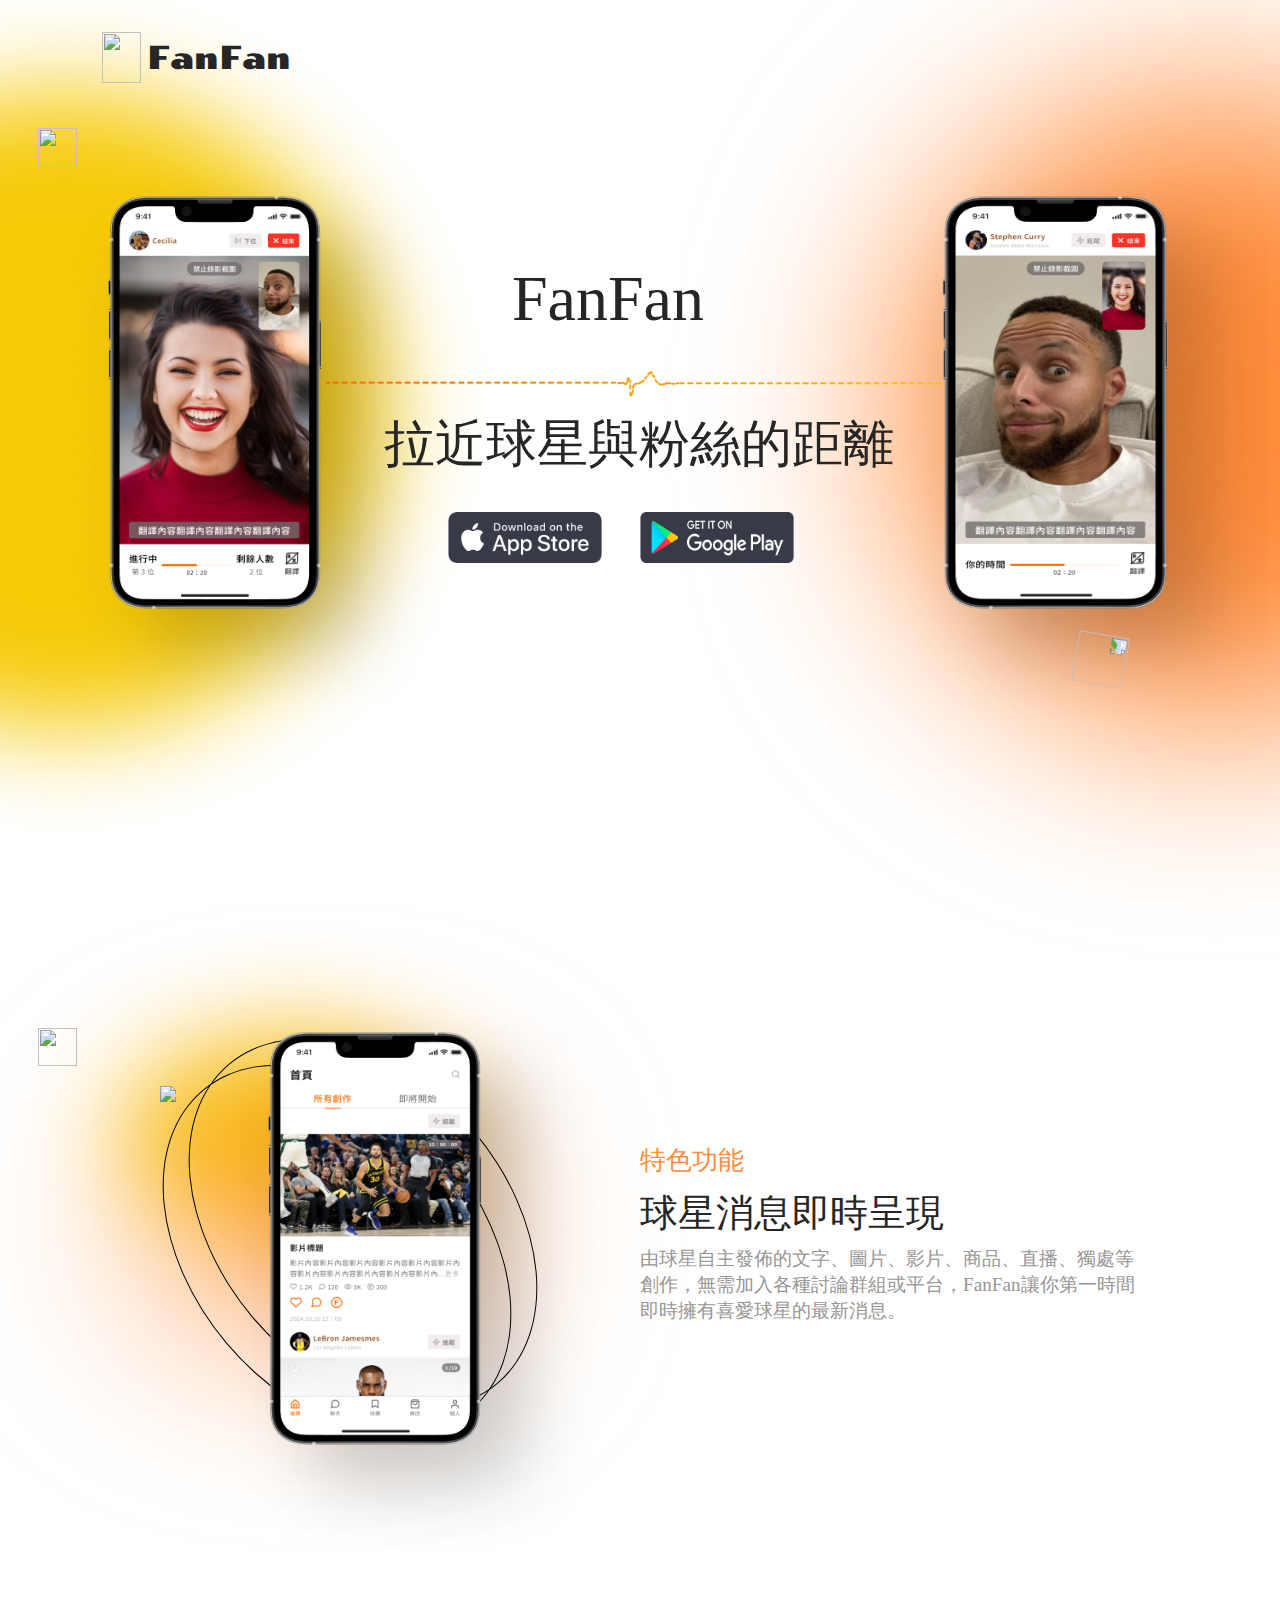
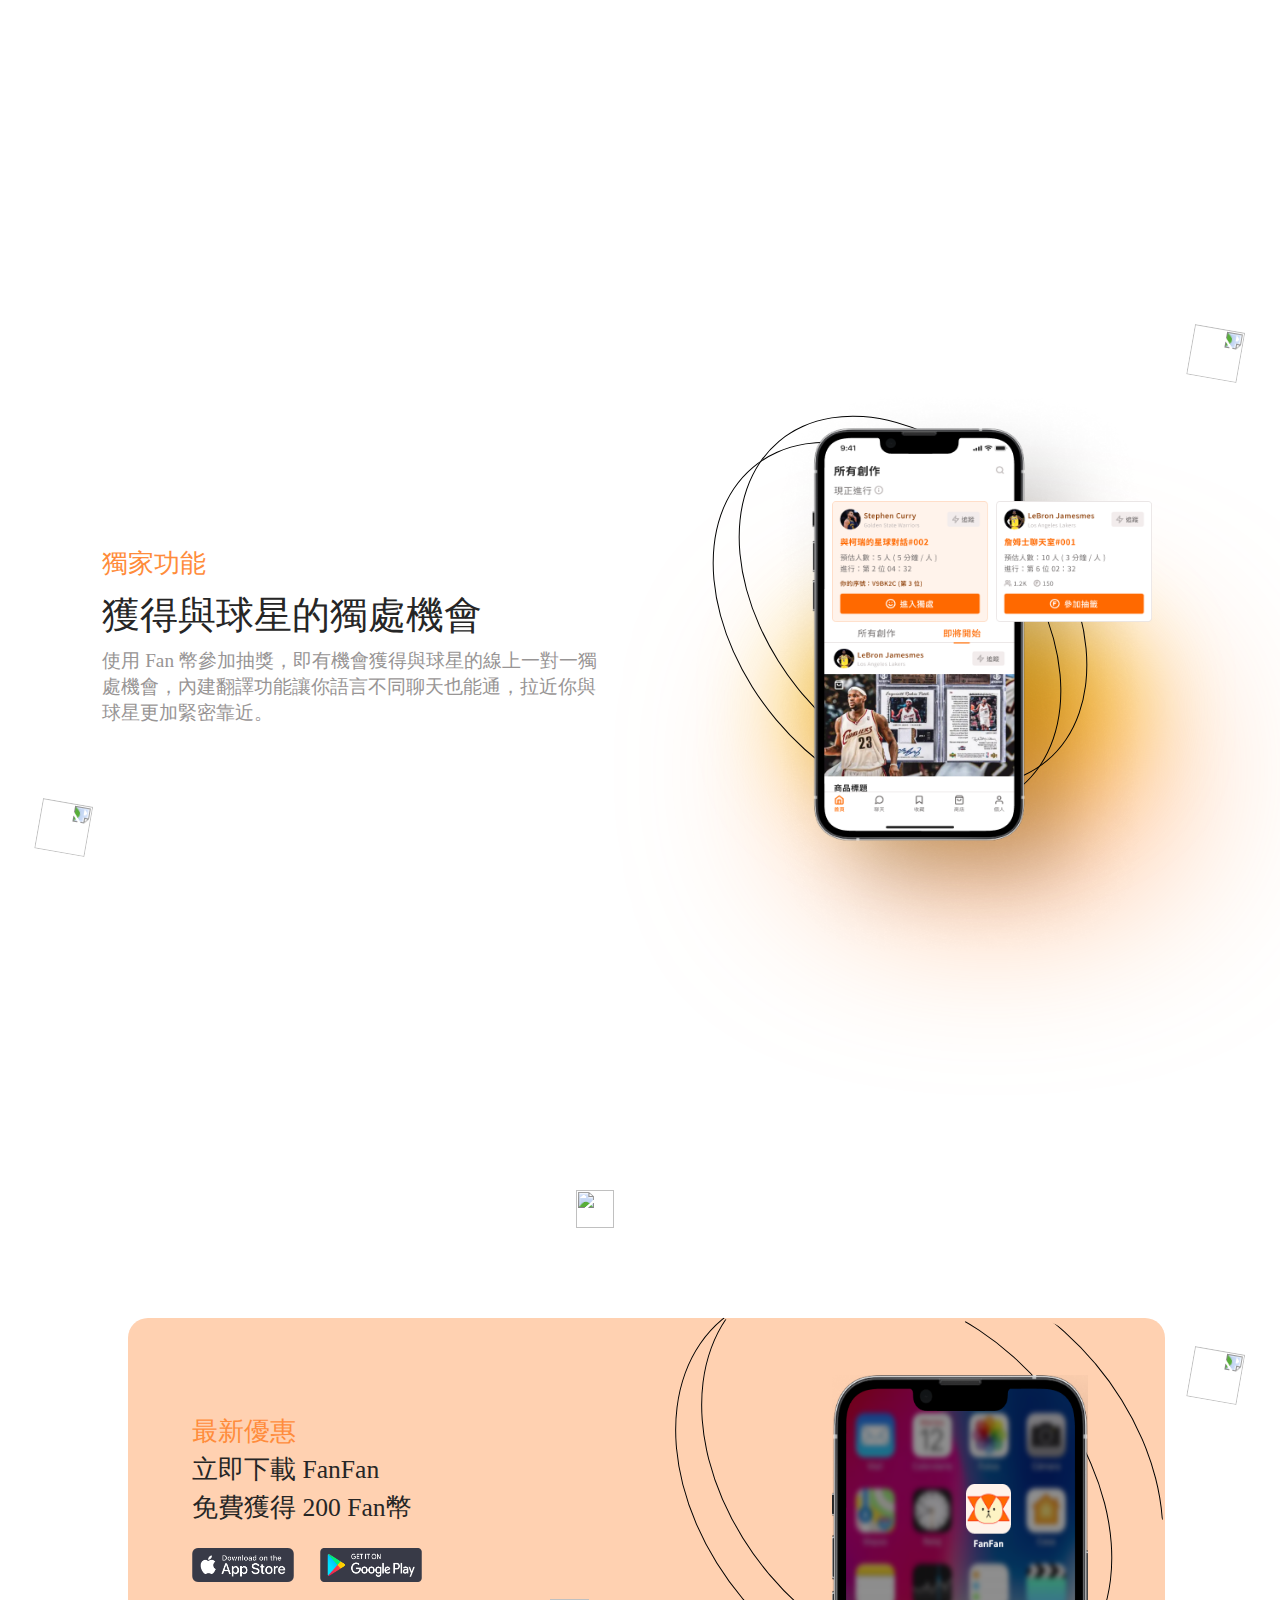
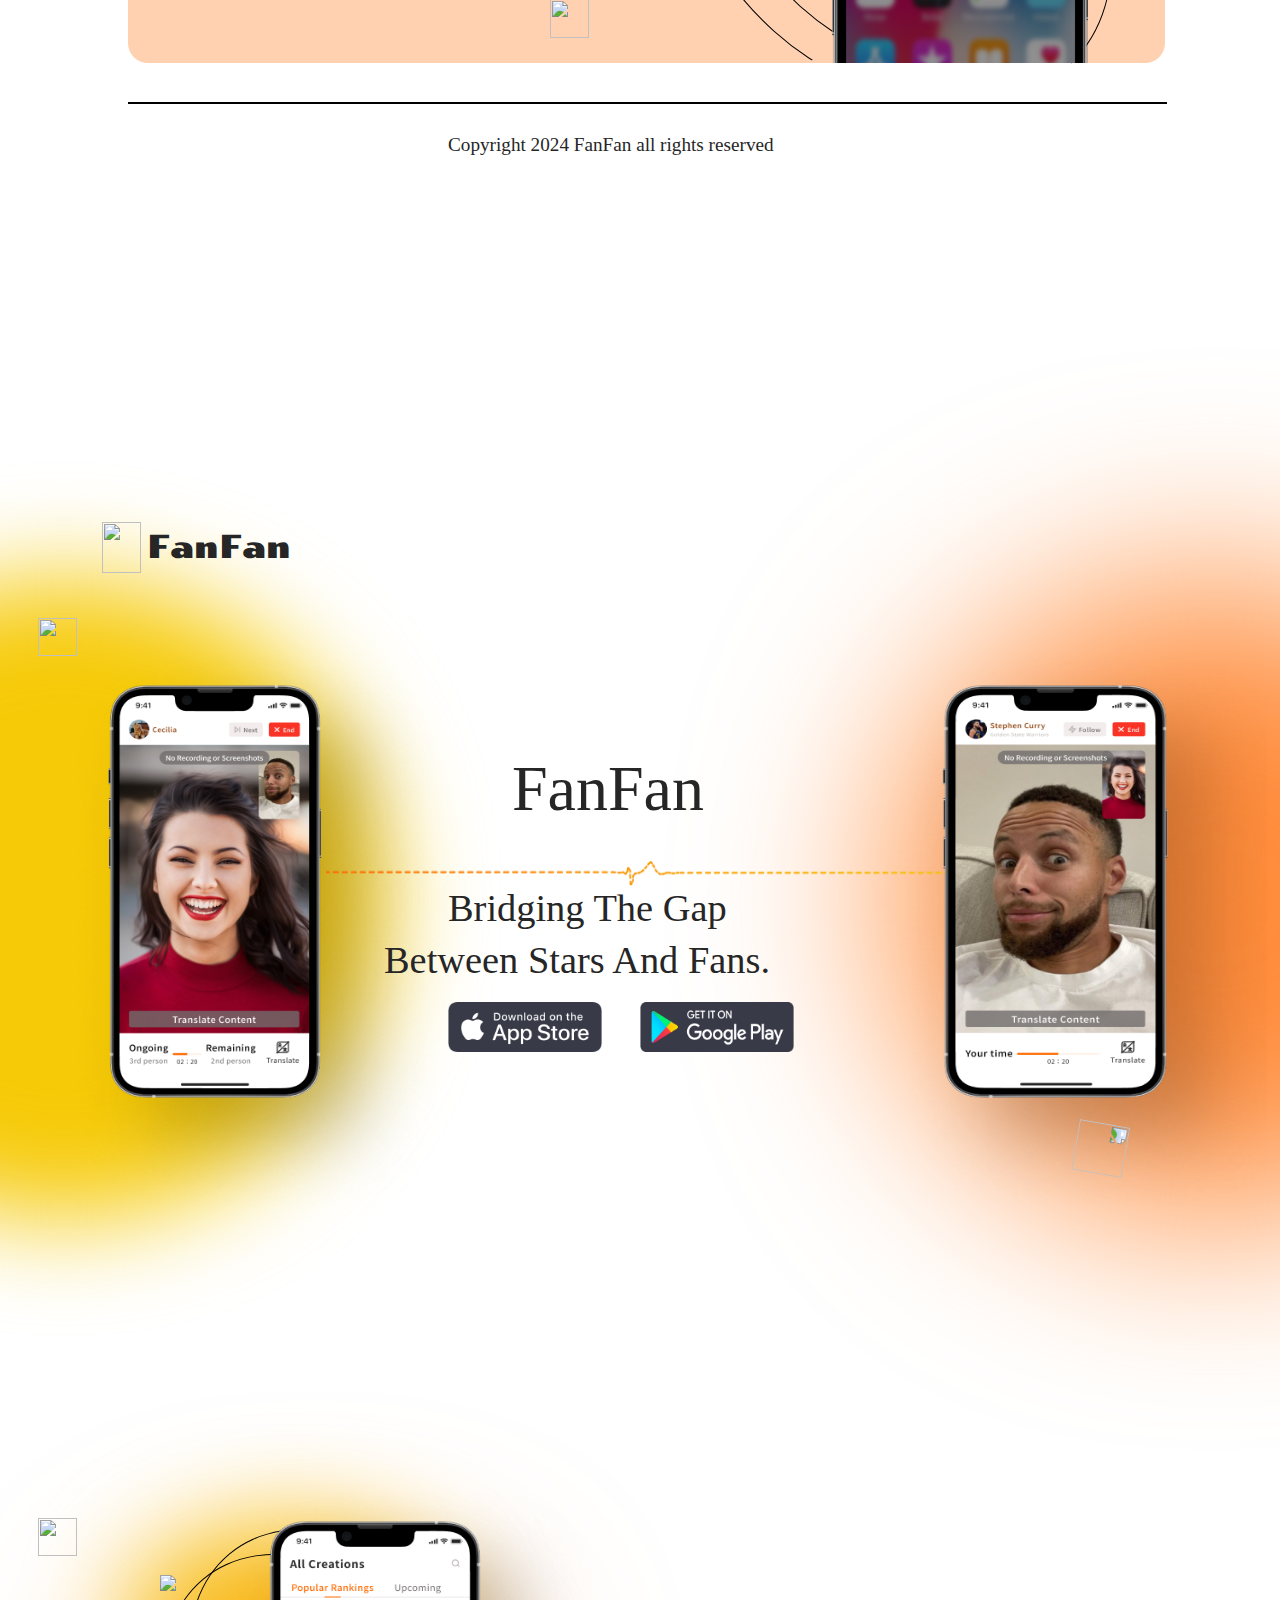
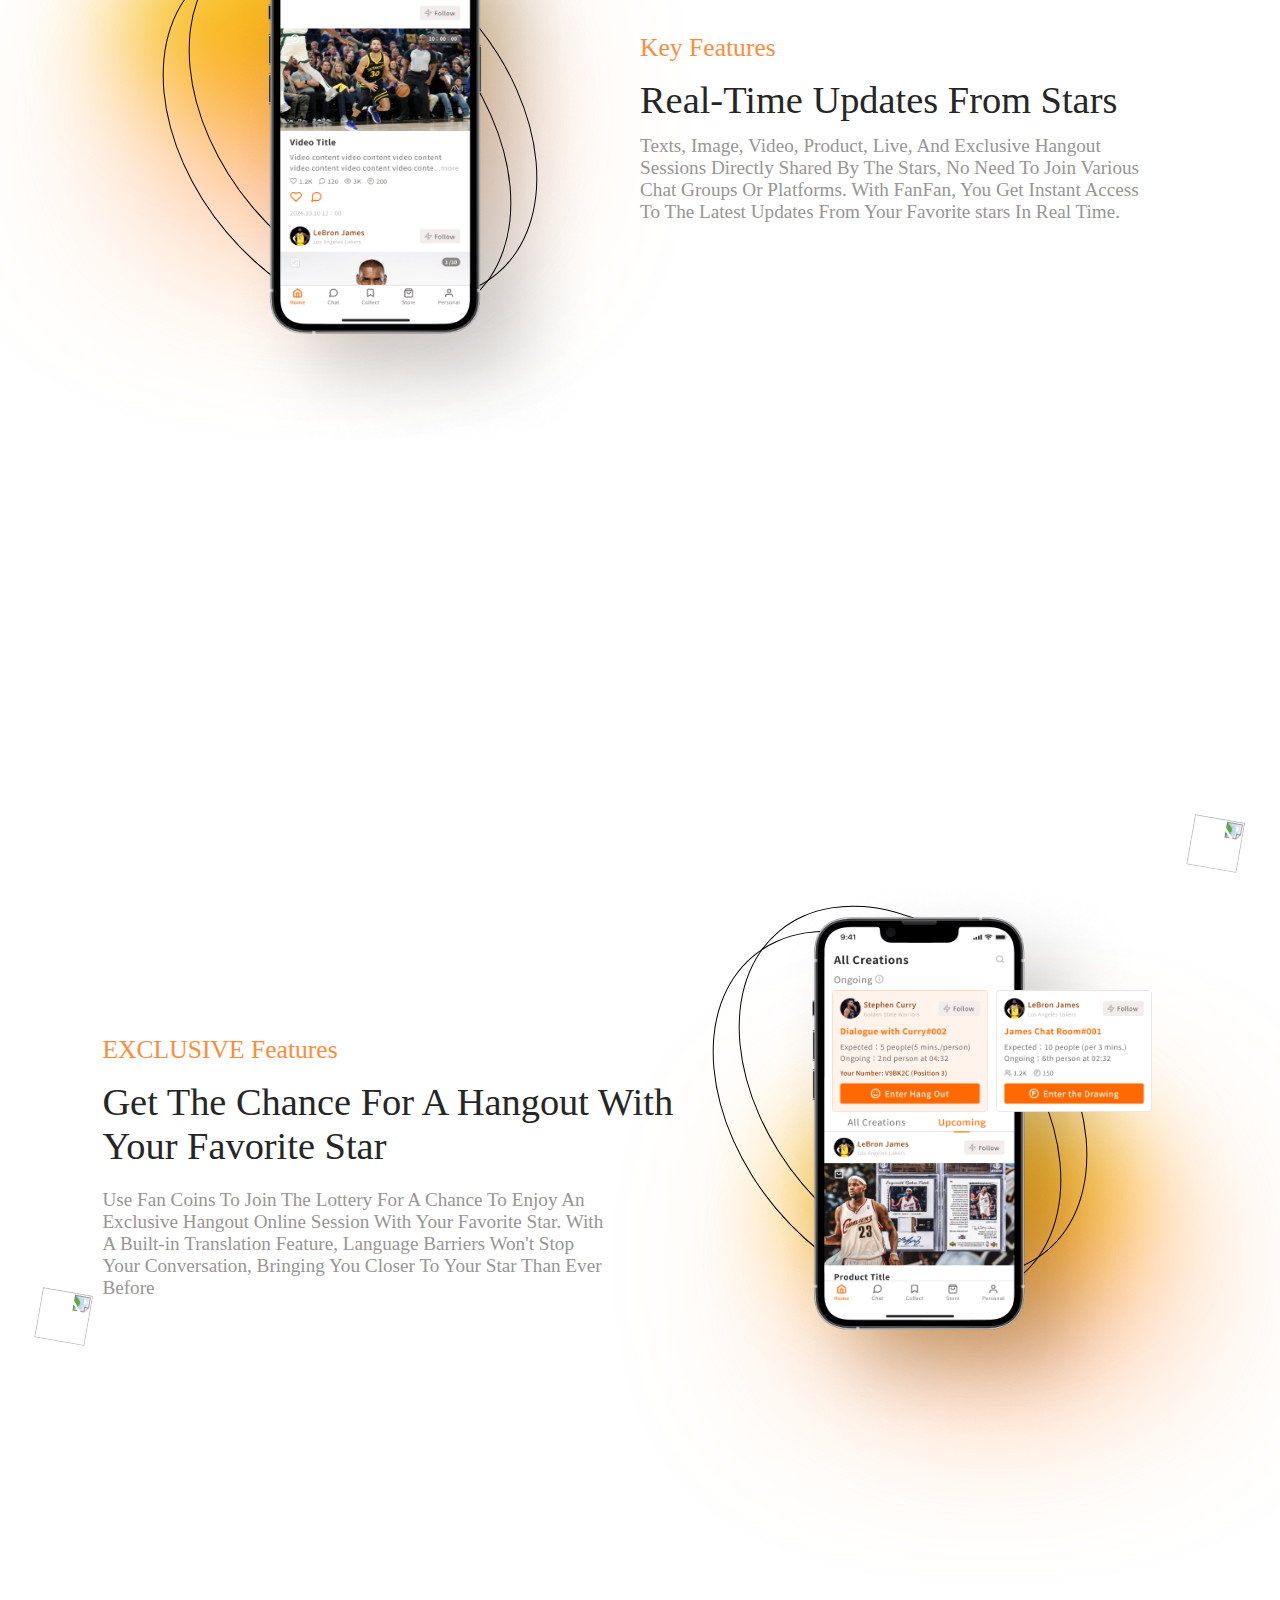
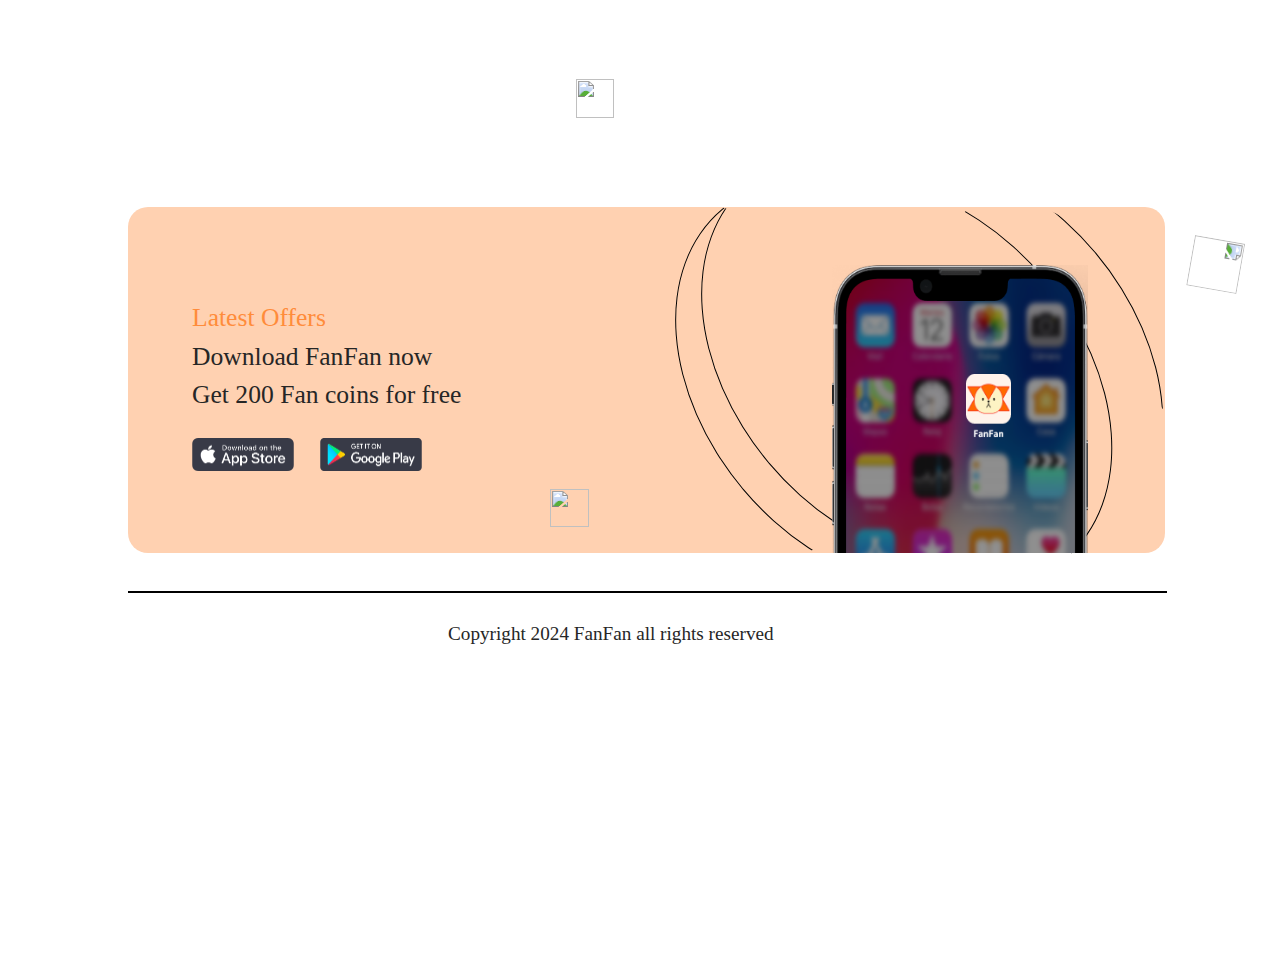
==== docs/home/index.html @ 01535423 "fix:修改 Langing Rwd 功能" ====
<!DOCTYPE html>

<html lang="zh-Hant-TW">
<link href="https://fonts.googleapis.com/css2?family=Poller+One&display=swap" rel="stylesheet">
<link rel="stylesheet" href="./css/landingPage.css" />


<head>
    <meta charset="UTF-8" />
    <meta name="viewport" content="width=device-width, initial-scale=1.0" />
</head>

<body>
    <div id="tw">
        <div id="tw-click" class="fanfanLogoAndText">
            <img class="fanfanLogo" src="./img/Logo.svg">
            <div class="fanfanText">FanFan</div>
        </div>
        <div class="block1">
            <div class="yellowCircle"></div>
            <img class="star1" src="./img/Star.png">
            <img class="phoneLeft" src="./img/iPhone-13-Pro-Front.png">
            <div class="fanfanBigText">FanFan</div>
            <img class="line" src="./img/Red Graph.png">
            <div class="fanfanFansText">拉近球星與粉絲的距離</div>
            <img class="google" src="./img/Google download button.png">
            <img class="apple" src="./img/Apple download button.png">
            <img class="phoneRight" src="./img/iPhone-13-Pro-Front1.png">
            <img class="star2" src="./img/Star.png">
            <div class="orangeCircle"></div>
        </div>
        <div class="block2">
            <img class="star3" src="./img/Star.png">
            <div class="yellowCircle1"></div>
            <div class="orangeCircle1"></div>
            <div class="circleLine"></div>
            <div class="circleLine1"></div>
            <img class="phoneLeft1" src="./img/iPhone-13-Pro-Front2.png">
            <img class="phoneLeftPlayer" src="./img/Player.png">
            <div class="featuresText">特色功能</div>
            <div class="nowShowText">球星消息即時呈現</div>
            <div class="detailText">由球星自主發佈的文字、圖片、影片、商品、直播、獨處等創作，無需加入各種討論群組或平台，FanFan讓你第一時間即時擁有喜愛球星的最新消息。</div>
        </div>
        <div class="block3">
            <img class="star4" src="./img/Star.png">
            <div class="exclusiveText">獨家功能</div>
            <div class="exclusiveWithPlayerText">獲得與球星的獨處機會</div>
            <div class="exclusiveDetailText">使用 Fan 幣參加抽獎，即有機會獲得與球星的線上一對一獨處機會，內建翻譯功能讓你語言不同聊天也能通，拉近你與球星更加緊密靠近。</div>
            <div class="circleLine2"></div>
            <div class="circleLine3"></div>
            <div class="yellowCircle2"></div>
            <div class="orangeCircle2"></div>
            <img class="phoneright1" src="./img/iPhone-13-Pro-Front3.png">
            <img class="phonerightPlayer1" src="./img/Player1.png">
            <img class="star5" src="./img/Star.png">
        </div>
        <div class="block4">
            <img class="star6" src="./img/Star.png">
            <div class="rectangle"></div>
            <div class="newDiscountText">最新優惠</div>
            <div class="downloadText">立即下載 FanFan</div>
            <div class="downloadText1">免費獲得 200 Fan幣</div>
            <img class="google1" src="./img/Google download button.png">
            <img class="apple1" src="./img/Apple download button.png">
            <img class="star7" src="./img/Star.png">
            <div class="circleLine4"></div>
            <div class="circleLine5"></div>
            <div class="circleLine6"></div>
            <div class="circleLine7"></div>
            <img class="phonebottom" src="./img/iPhone-13-Pro-Front4.png">
            <img class="logoIcon1" src="./img/Logo2.png">
            <img class="star8" src="./img/Star.png">
            <div class="copyRightLine"></div>
            <div class="copyRightText">Copyright 2024 FanFan all rights reserved</div>
        </div>
    </div>
    <div id="en">
        <div id="en-click" class="fanfanLogoAndTextEn">
            <img class="fanfanLogo" src="./img/Logo.svg">
            <div class="fanfanText">FanFan</div>
        </div>
        <div class="block1">
            <div class="yellowCircle"></div>
            <img class="star1" src="./img/Star.png">
            <img class="phoneLeft" src="./img/iPhone-13-Pro-FrontEn.png">
            <div class="fanfanBigText">FanFan</div>
            <img class="line" src="./img/Red Graph.png">
            <div class="fanfanFansTextEn">Bridging The Gap</div>
            <div class="fanfanFansText1En">Between Stars And Fans.</div>
            <img class="google" src="./img/Google download button.png">
            <img class="apple" src="./img/Apple download button.png">
            <img class="phoneRight" src="./img/iPhone-13-Pro-Front1En.png">
            <img class="star2" src="./img/Star.png">
            <div class="orangeCircle"></div>
        </div>
        <div class="block2">
            <img class="star3" src="./img/Star.png">
            <div class="yellowCircle1"></div>
            <div class="orangeCircle1"></div>
            <div class="circleLine"></div>
            <div class="circleLine1"></div>
            <img class="phoneLeft1" src="./img/iPhone-13-Pro-Front2En.png">
            <img class="phoneLeftPlayer" src="./img/Player.png">
            <div class="featuresText">Key Features</div>
            <div class="nowShowText">Real-Time Updates From Stars</div>
            <div class="detailTextEn">Texts, Image, Video, Product, Live, And Exclusive Hangout Sessions Directly Shared
                By The Stars, No Need To Join Various Chat Groups Or Platforms. With FanFan, You Get Instant Access To
                The Latest Updates From Your Favorite stars In Real Time.</div>
        </div>
        <div class="block3">
            <img class="star4" src="./img/Star.png">
            <div class="exclusiveText">EXCLUSIVE Features</div>
            <div class="exclusiveWithPlayerTextEn">Get The Chance For A Hangout
                With Your Favorite Star</div>
            <div class="exclusiveDetailTextEn">Use Fan Coins To Join The Lottery For A Chance To Enjoy An Exclusive
                Hangout Online Session With Your Favorite Star. With A Built-in Translation Feature, Language Barriers
                Won't Stop Your Conversation, Bringing You Closer To Your Star Than Ever Before</div>
            <div class="circleLine2"></div>
            <div class="circleLine3"></div>
            <div class="yellowCircle2"></div>
            <div class="orangeCircle2"></div>
            <img class="phoneright1" src="./img/iPhone-13-Pro-Front3En.png">
            <img class="phonerightPlayer1" src="./img/Player1En.png">
            <img class="star5" src="./img/Star.png">
        </div>
        <div class="block4">
            <img class="star6" src="./img/Star.png">
            <div class="rectangle"></div>
            <div class="newDiscountText">Latest Offers</div>
            <div class="downloadTextEn">Download FanFan now</div>
            <div class="downloadText1En">Get 200 Fan coins for free</div>
            <img class="google1" src="./img/Google download button.png">
            <img class="apple1" src="./img/Apple download button.png">
            <img class="star7" src="./img/Star.png">
            <div class="circleLine4"></div>
            <div class="circleLine5"></div>
            <div class="circleLine6"></div>
            <div class="circleLine7"></div>
            <img class="phonebottom" src="./img/iPhone-13-Pro-Front4.png">
            <img class="logoIcon1" src="./img/Logo2.png">
            <img class="star8" src="./img/Star.png">
            <div class="copyRightLine"></div>
            <div class="copyRightText">Copyright 2024 FanFan all rights reserved</div>
        </div>
    </div>
</body>

</html>

<script>
    document.getElementById('tw-click').addEventListener('click', function () {
        // 隱藏 en 的 div
        document.getElementById('en').style.display = 'inline';

        // 顯示 tw 的 div
        document.getElementById('tw').style.display = 'none';
    });

    document.getElementById('en-click').addEventListener('click', function () {
        // 隱藏 en 的 div
        document.getElementById('tw').style.display = 'inline';

        // 顯示 tw 的 div
        document.getElementById('en').style.display = 'none';
    });
</script>
---- docs/home/css/landingPage.css ----
body {
    margin: 0;
    padding: 0;
    overflow-x: hidden;
    width: 100%;
}

/* 第一區 */
/* Fanfan Logo Text */
.fanfanLogoAndText {
    display: flex;
    justify-content: start;
    align-items: center;
    width: 20vw;
    height: 5vw;
    margin-left: 8vw;
    margin-top: 2vw;
}

.fanfanLogo {
    width: 3vw;
    height: 4vw;
}

.fanfanText {
    margin-left: 0.5vw;
    font-size: 2.5vw;
    font-family: 'Poller One';
    color: #262626;
}

/* circle */
.block1 {
    display: flex;
    justify-content: space-between;
    height: 100vh;
    position: relative;
    z-index: -1;
}

/* Yellow circle */
.yellowCircle {
    background-color: #F6CA07;
    width: 50vw;
    height: 50vw;
    border-radius: 50%;
    filter: blur(50px);
    margin-left: -20vw;
}

/* Orange circle */
.orangeCircle {
    background-color: #FF8C3B;
    width: 50vw;
    height: 50vw;
    border-radius: 50%;
    filter: blur(100px);
    margin-right: -20vw;
}

/* phone */
.phoneLeft {
    position: absolute;
    width: 30vw;
    height: 45vw;
    top: 5vw;
    left: 5vw;
    z-index: 1;
}

.phoneRight {
    position: absolute;
    width: 29vw;
    height: 45vw;
    top: 5vw;
    right: 1vw;
    z-index: 1;
}

/* 線 */
.line {
    position: absolute;
    width: 50vw;
    height: 2vw;
    top: 22vw;
    left: 25.5vw;
    z-index: 1;
}

/* FanFan 拉近球星與粉絲的距離 */
.fanfanBigText {
    position: absolute;
    font-size: 5vw;
    font-family: 'Noto Sans TC';
    color: #262626;
    top: 13.5vw;
    left: 40vw;
    z-index: 1;
}

.fanfanFansText {
    position: absolute;
    font-size: 4vw;
    font-family: 'Noto Sans TC';
    color: #262626;
    top: 25vw;
    left: 30vw;
    z-index: 1;
}

/* Google Apple */
.google {
    position: absolute;
    width: 12vw;
    top: 33vw;
    left: 50vw;
    z-index: 1;
}

.apple {
    position: absolute;
    width: 12vw;
    top: 33vw;
    left: 35vw;
    z-index: 1;
}

/* 星星 */
.star1 {
    position: absolute;
    width: 3vw;
    height: 3vw;
    top: 3vw;
    left: 3vw;
    z-index: 1;
}

.star2 {
    position: absolute;
    width: 4vw;
    height: 4vw;
    top: 42.5vw;
    right: 12vw;
    transform: rotate(100deg);
    z-index: 1;
}

/* 第二區 */
/* circle */
.block2 {
    display: flex;
    height: 100vh;
    position: relative;
    z-index: -1;
}

/* Yellow circle */
.yellowCircle1 {
    position: absolute;
    background-color: #F6CA07;
    width: 25vw;
    height: 15vw;
    border-radius: 50%;
    filter: blur(50px);
    top: 4vw;
    left: 10vw;
    z-index: 0;
}

/* Orange circle */
.orangeCircle1 {
    position: absolute;
    background-color: #FF8C3B;
    width: 25vw;
    height: 15vw;
    border-radius: 50%;
    filter: blur(100px);
    top: 11vw;
    left: 12vw;
    z-index: 0;
}

/* circle line */
.circleLine {
    position: absolute;
    width: 32.5vw;
    height: 22.5vw;
    border-radius: 50%;
    border: 1px solid;
    top: 7vw;
    left: 12vw;
    transform: rotate(50deg);
    z-index: 1;
}

/* circle line1 */
.circleLine1 {
    position: absolute;
    width: 32.5vw;
    height: 22.5vw;
    border-radius: 50%;
    border: 1px solid;
    top: 9vw;
    left: 10vw;
    transform: rotate(50deg);
    z-index: 1;
}

/* 星星 */
.star3 {
    position: absolute;
    width: 3vw;
    height: 3vw;
    top: 3vw;
    left: 3vw;
    z-index: 1;
}

/* phone */
.phoneLeft1 {
    position: absolute;
    width: 30vw;
    height: 45vw;
    left: 17.5vw;
    z-index: 2;
}

.phoneLeftPlayer {
    position: absolute;
    width: 18vw;
    top: 7.5vw;
    left: 12.5vw;
    z-index: 2;
}

/* 特色功能 */
.featuresText {
    position: absolute;
    font-size: 2vw;
    font-family: 'Noto Sans TC';
    color: #FF8C3B;
    top: 12vw;
    left: 50vw;
    z-index: 1;
}

/* 球星消息即時呈現 */
.nowShowText {
    position: absolute;
    font-size: 3vw;
    font-family: 'Noto Sans TC';
    color: #262626;
    top: 15.5vw;
    left: 50vw;
    z-index: 1;
}

/* 由球星自主發佈的文字、圖片、影片、商品、直播、獨處等創作，無需加入各種討論群組或平台，FanFan讓你第一時間即時擁有喜愛球星的最新消息。 */
.detailText {
    position: absolute;
    width: 40vw;
    font-size: 1.5vw;
    font-family: 'Noto Sans TC';
    color: #989595;
    top: 20vw;
    left: 50vw;
    z-index: 1;
}

/* 第三區 */
.block3 {
    display: flex;
    height: 100vh;
    position: relative;
    z-index: -1;
}

/* 星星 */
.star4 {
    position: absolute;
    width: 4vw;
    height: 4vw;
    top: 3vw;
    right: 3vw;
    transform: rotate(100deg);
    z-index: 1;
}

/* 獨家功能 */
.exclusiveText {
    position: absolute;
    font-size: 2vw;
    font-family: 'Noto Sans TC';
    color: #FF8C3B;
    top: 20vw;
    left: 8vw;
    z-index: 1;
}

/* 獲得與球星的獨處機會 */
.exclusiveWithPlayerText {
    position: absolute;
    font-size: 3vw;
    font-family: 'Noto Sans TC';
    color: #262626;
    top: 23.5vw;
    left: 8vw;
    z-index: 1;
}

/* 使用 Fan 幣參加抽獎，即有機會獲得與球星的線上一對一獨處機會，內建翻譯功能讓你語言不同聊天也能通，拉近你與球星更加緊密靠近。*/
.exclusiveDetailText {
    position: absolute;
    width: 40vw;
    font-size: 1.5vw;
    font-family: 'Noto Sans TC';
    color: #989595;
    top: 28vw;
    left: 8vw;
    z-index: 1;
}

/* Yellow circle */
.yellowCircle2 {
    position: absolute;
    background-color: #F6CA07;
    width: 25vw;
    height: 15vw;
    border-radius: 50%;
    filter: blur(50px);
    top: 25vw;
    right: 12vw;
    z-index: 0;
}

/* Orange circle */
.orangeCircle2 {
    position: absolute;
    background-color: #FF8C3B;
    width: 25vw;
    height: 15vw;
    border-radius: 50%;
    filter: blur(100px);
    top: 30vw;
    right: 10vw;
    z-index: 0;
}

/* circle line */
.circleLine2 {
    position: absolute;
    width: 32.5vw;
    height: 22.5vw;
    border-radius: 50%;
    border: 1px solid;
    top: 13vw;
    left: 55vw;
    transform: rotate(50deg);
    z-index: 1;
}

/* circle line */
.circleLine3 {
    position: absolute;
    width: 32.5vw;
    height: 22.5vw;
    border-radius: 50%;
    border: 1px solid;
    top: 15vw;
    left: 53vw;
    transform: rotate(50deg);
    z-index: 1;
}

/* phone */
.phoneright1 {
    position: absolute;
    width: 30vw;
    height: 45vw;
    top: 7.5vw;
    left: 60vw;
    z-index: 2;
}

.phonerightPlayer1 {
    position: absolute;
    width: 25vw;
    top: 16.5vw;
    left: 65vw;
    z-index: 2;
}

/* 星星 */
.star5 {
    position: absolute;
    width: 4vw;
    height: 4vw;
    top: 40vw;
    left: 3vw;
    transform: rotate(100deg);
    z-index: 1;
}

/* 第四區 */
.block4 {
    display: flex;
    height: 100vh;
    position: relative;
    z-index: -1;
}

/* 星星 */
.star6 {
    position: absolute;
    width: 3vw;
    height: 3vw;
    left: 45vw;
    z-index: 1;
}

.star7 {
    position: absolute;
    width: 3vw;
    height: 3vw;
    top: 32vw;
    left: 43vw;
    z-index: 1;
}

.star8 {
    position: absolute;
    width: 4vw;
    height: 4vw;
    top: 12.5vw;
    right: 3vw;
    transform: rotate(100deg);
    z-index: 1;
}

/* 方框 */
.rectangle {
    position: absolute;
    width: 81vw;
    height: 27vw;
    background-color: #FFD1B1;
    border-radius: 20px;
    top: 10vw;
    left: 10vw;
    z-index: 1;
}

/* 最新優惠 */
.newDiscountText {
    position: absolute;
    font-size: 2vw;
    font-family: 'Noto Sans TC';
    color: #FF8C3B;
    top: 17.5vw;
    left: 15vw;
    z-index: 2;
}

/* 立即下載 FanFan */
.downloadText {
    position: absolute;
    font-size: 2vw;
    width: 18vw;
    font-family: 'Noto Sans TC';
    color: #262626;
    top: 20.5vw;
    left: 15vw;
    z-index: 1;
}

/* 免費獲得 200 Fan幣 */
.downloadText1 {
    position: absolute;
    font-size: 2vw;
    width: 20vw;
    font-family: 'Noto Sans TC';
    color: #262626;
    top: 23.5vw;
    left: 15vw;
    z-index: 1;
}

/* Google Apple */
.google1 {
    position: absolute;
    width: 8vw;
    top: 28vw;
    left: 25vw;
    z-index: 1;
}

.apple1 {
    position: absolute;
    width: 8vw;
    top: 28vw;
    left: 15vw;
    z-index: 1;
}

/* circle line */
.circleLine4 {
    position: absolute;
    width: 35.5vw;
    height: 25.5vw;
    border-radius: 50%;
    border: 1px solid;
    top: 9vw;
    left: 52vw;
    transform: rotate(50deg);
    clip-path: ellipse(47.5% 50% at 35% 95%);
    z-index: 1;
}

/* circle line */
.circleLine5 {
    position: absolute;
    width: 35.5vw;
    height: 25.5vw;
    border-radius: 50%;
    border: 1px solid;
    top: 11vw;
    left: 50vw;
    transform: rotate(50deg);
    clip-path: ellipse(50% 50% at 20% 95%);
    z-index: 1;
}

/* circle line */
.circleLine6 {
    position: absolute;
    width: 35.5vw;
    height: 25.5vw;
    border-radius: 50%;
    border: 1px solid;
    top: 9vw;
    left: 58vw;
    transform: rotate(50deg);
    clip-path: ellipse(50% 10% at 85% 5%);
    z-index: 1;
}

/* circle line */
.circleLine7 {
    position: absolute;
    width: 35.5vw;
    height: 25.5vw;
    border-radius: 50%;
    border: 1px solid;
    top: 11vw;
    left: 54vw;
    transform: rotate(50deg);
    clip-path: ellipse(47.5% 50% at 75% 5%);
    z-index: 1;
}

/* phone */
.phonebottom {
    position: absolute;
    width: 20vw;
    height: 22.5vw;
    top: 14.5vw;
    left: 65vw;
    z-index: 2;
}

.logoIcon1 {
    position: absolute;
    width: 3.5vw;
    height: 5vw;
    top: 23vw;
    left: 75.5vw;
    z-index: 2;
}

/* line */
.copyRightLine {
    position: absolute;
    width: 81vw;
    border: 0.5px solid;
    top: 40vw;
    left: 10vw;
    z-index: 1;
}

/* Copyright 2024 FanFan all rights reserved */
.copyRightText {
    position: absolute;
    font-size: 1.5vw;
    font-family: 'Noto Sans TC';
    color: #262626;
    top: 42.5vw;
    left: 35vw;
    z-index: 1;
}

/* 英文 */
.fanfanLogoAndTextEn {
    display: flex;
    justify-content: start;
    align-items: center;
    width: 20vw;
    height: 5vw;
    margin-left: 8vw;
    margin-top: 2vw;
}

.fanfanFansTextEn {
    position: absolute;
    font-size: 3vw;
    font-family: 'Noto Sans TC';
    color: #262626;
    top: 24vw;
    left: 35vw;
    z-index: 1;
}

.fanfanFansText1En {
    position: absolute;
    font-size: 3vw;
    font-family: 'Noto Sans TC';
    color: #262626;
    top: 28vw;
    left: 30vw;
    z-index: 1;
}

.detailTextEn {
    position: absolute;
    width: 40vw;
    font-size: 1.5vw;
    font-family: 'Noto Sans TC';
    color: #989595;
    top: 20vw;
    left: 50vw;
    z-index: 1;
}

.exclusiveWithPlayerTextEn {
    position: absolute;
    width: 45vw;
    font-size: 3vw;
    font-family: 'Noto Sans TC';
    color: #262626;
    top: 23.5vw;
    left: 8vw;
    z-index: 1;
}

.exclusiveDetailTextEn {
    position: absolute;
    width: 39.5vw;
    font-size: 1.5vw;
    font-family: 'Noto Sans TC';
    color: #989595;
    top: 32vw;
    left: 8vw;
    z-index: 1;
}

.downloadTextEn {
    position: absolute;
    font-size: 2vw;
    width: 25vw;
    font-family: 'Noto Sans TC';
    color: #262626;
    top: 20.5vw;
    left: 15vw;
    z-index: 1;
}

.downloadText1En {
    position: absolute;
    font-size: 2vw;
    width: 25vw;
    font-family: 'Noto Sans TC';
    color: #262626;
    top: 23.5vw;
    left: 15vw;
    z-index: 1;
}

@media (max-width: 800px) {

    /* 第一區 */
    /* Fanfan Logo Text */
    .fanfanLogoAndText {
        display: flex;
        justify-content: start;
        align-items: center;
        width: 20vw;
        height: 5vw;
        margin-left: 4vw;
        margin-top: 2vw;
    }

    .fanfanLogo {
        width: 3vw;
        height: 4vw;
    }

    .fanfanText {
        margin-left: 0.5vw;
        font-size: 2.5vw;
        font-family: 'Poller One';
        color: #262626;
    }

    .block1 {
        display: flex;
        justify-content: space-between;
        height: 50vh;
        position: relative;
        z-index: -1;
    }

    .line {
        position: absolute;
        width: 50vw;
        height: 10vw;
        top: 22vw;
        left: 25.5vw;
        z-index: 1;
        content: url('../img/Red\ Graph1.png');
    }

    .fanfanBigText {
        position: absolute;
        font-size: 5vw;
        font-family: 'Noto Sans TC';
        color: #262626;
        top: 45vw;
        left: 40vw;
        z-index: 1;
    }

    .fanfanFansText {
        position: absolute;
        font-size: 4vw;
        font-family: 'Noto Sans TC';
        color: #262626;
        top: 52.5vw;
        left: 30vw;
        z-index: 1;
    }

    .google {
        position: absolute;
        width: 30vw;
        top: 62.5vw;
        left: 52vw;
        z-index: 1;
    }

    .apple {
        position: absolute;
        width: 30vw;
        top: 62.5vw;
        left: 18vw;
        z-index: 1;
    }

    .star2 {
        position: absolute;
        width: 4vw;
        height: 4vw;
        top: 42.5vw;
        right: 12vw;
        transform: rotate(100deg);
        z-index: 1;
    }

    .block2 {
        display: flex;
        height: 50vh;
        position: relative;
        z-index: -1;
    }

    .yellowCircle1 {
        position: absolute;
        background-color: #F6CA07;
        width: 30vw;
        height: 25vw;
        border-radius: 50%;
        filter: blur(50px);
        top: 4vw;
        left: 25vw;
        z-index: 0;
    }

    .orangeCircle1 {
        position: absolute;
        background-color: #FF8C3B;
        width: 30vw;
        height: 25vw;
        border-radius: 50%;
        filter: blur(100px);
        top: 11vw;
        left: 30vw;
        z-index: 0;
    }

    .circleLine {
        position: absolute;
        width: 45vw;
        height: 30vw;
        border-radius: 50%;
        border: 1px solid;
        top: 8vw;
        left: 30vw;
        transform: rotate(50deg);
        z-index: 1;
    }

    .circleLine1 {
        position: absolute;
        width: 45vw;
        height: 30vw;
        border-radius: 50%;
        border: 1px solid;
        top: 12vw;
        left: 25vw;
        transform: rotate(50deg);
        z-index: 1;
    }

    .star3 {
        position: absolute;
        width: 8vw;
        height: 8vw;
        left: 15vw;
        z-index: 1;
    }

    .phoneLeft1 {
        position: absolute;
        width: 42.5vw;
        height: 65vw;
        left: 35vw;
        z-index: 2;
    }

    .phoneLeftPlayer {
        position: absolute;
        width: 25vw;
        top: 10vw;
        left: 30vw;
        z-index: 2;
    }

    .featuresText {
        position: absolute;
        font-size: 5vw;
        font-family: 'Noto Sans TC';
        color: #FF8C3B;
        top: 60vw;
        left: 10vw;
        z-index: 1;
    }

    .nowShowText {
        position: absolute;
        font-size: 7vw;
        font-family: 'Noto Sans TC';
        color: #262626;
        top: 68vw;
        left: 10vw;
        z-index: 1;
    }

    .detailText {
        position: absolute;
        width: 80vw;
        font-size: 4vw;
        font-family: 'Noto Sans TC';
        color: #989595;
        top: 77.5vw;
        left: 10vw;
        z-index: 1;
    }

    .block3 {
        display: flex;
        height: 50vh;
        position: relative;
        z-index: -1;
    }

    .star4 {
        position: absolute;
        width: 8vw;
        height: 8vw;
        top: 5vw;
        right: 3vw;
        transform: rotate(200deg);
        z-index: 1;
    }

    .phoneright1 {
        position: absolute;
        width: 42.5vw;
        height: 65vw;
        top: 8vw;
        left: 35vw;
        z-index: 2;
    }

    .phonerightPlayer1 {
        position: absolute;
        width: 30vw;
        top: 22vw;
        left: 42.5vw;
        z-index: 2;
    }

    .circleLine2 {
        position: absolute;
        width: 45vw;
        height: 30vw;
        border-radius: 50%;
        border: 1px solid;
        top: 16vw;
        left: 30vw;
        transform: rotate(50deg);
        z-index: 1;
    }

    .circleLine3 {
        position: absolute;
        width: 45vw;
        height: 30vw;
        border-radius: 50%;
        border: 1px solid;
        top: 20vw;
        left: 25vw;
        transform: rotate(50deg);
        z-index: 1;
    }

    .exclusiveText {
        position: absolute;
        font-size: 5vw;
        font-family: 'Noto Sans TC';
        color: #FF8C3B;
        top: 62vw;
        left: 10vw;
        z-index: 1;
    }

    .exclusiveWithPlayerText {
        position: absolute;
        font-size: 7vw;
        font-family: 'Noto Sans TC';
        color: #262626;
        top: 70vw;
        left: 10vw;
        z-index: 1;
    }

    .exclusiveDetailText {
        position: absolute;
        width: 80vw;
        font-size: 4vw;
        font-family: 'Noto Sans TC';
        color: #989595;
        top: 79vw;
        left: 10vw;
        z-index: 1;
    }

    .block4 {
        display: flex;
        height: 50vh;
        position: relative;
        z-index: -1;
    }

    .star6 {
        display: none;
    }

    .star7 {
        display: none;
    }

    .star8 {
        display: none;
    }

    .rectangle {
        position: absolute;
        width: 80vw;
        height: 120vw;
        background-color: #FFD1B1;
        border-radius: 20px;
        top: 10vw;
        left: 10vw;
        z-index: 1;
    }

    .newDiscountText {
        position: absolute;
        font-size: 5vw;
        font-family: 'Noto Sans TC';
        color: #FF8C3B;
        top: 20vw;
        left: 15vw;
        z-index: 2;
    }

    .downloadText {
        position: absolute;
        font-size: 7vw;
        width: 75vw;
        font-family: 'Noto Sans TC';
        color: #262626;
        top: 30vw;
        left: 15vw;
        z-index: 1;
    }

    .downloadText1 {
        position: absolute;
        font-size: 7vw;
        width: 75vw;
        font-family: 'Noto Sans TC';
        color: #262626;
        top: 42.5vw;
        left: 15vw;
        z-index: 1;
    }

    .google1 {
        position: absolute;
        width: 30vw;
        top: 55vw;
        left: 50vw;
        z-index: 1;
    }
    
    .apple1 {
        position: absolute;
        width: 30vw;
        top: 55vw;
        left: 15vw;
        z-index: 1;
    }

    .circleLine4 {
        display: none;
    }

    .circleLine5 {
        display: none;
    }
    
    .circleLine6 {
        display: none;
    }

    .circleLine7 {
        display: none;
    }

    .phonebottom {
        position: absolute;
        width: 50vw;
        height: 60vw;
        top: 70vw;
        left: 25vw;
        z-index: 2;
    }

    .logoIcon1 {
        position: absolute;
        width: 9vw;
        height: 12vw;
        top: 92.5vw;
        left: 51vw;
        z-index: 2;
    }
    
    .copyRightLine {
        position: absolute;
        width: 79.5vw;
        border: 0.5px solid;
        top: 135vw;
        left: 11.5vw;
        z-index: 1;
    }

    .copyRightText {
        position: absolute;
        font-size: 3.5vw;
        font-family: 'Noto Sans TC';
        color: #262626;
        top: 140vw;
        left: 15vw;
        z-index: 1;
    }

    .fanfanLogoAndTextEn {
        display: flex;
        justify-content: start;
        align-items: center;
        width: 20vw;
        height: 5vw;
        margin-left: 4vw;
        margin-top: 2vw;
    }
    
    .fanfanFansTextEn {
        position: absolute;
        font-size: 3.5vw;
        font-family: 'Noto Sans TC';
        color: #262626;
        top: 52vw;
        left: 33vw;
        z-index: 1;
    }
    
    .fanfanFansText1En {
        position: absolute;
        font-size: 3.5vw;
        font-family: 'Noto Sans TC';
        color: #262626;
        top: 57vw;
        left: 30vw;
        z-index: 1;
    }

    .detailTextEn {
        position: absolute;
        width: 85vw;
        font-size: 2.5vw;
        font-family: 'Noto Sans TC';
        color: #989595;
        top: 90vw;
        left: 10vw;
        z-index: 1;
    }
    
    .exclusiveWithPlayerTextEn {
        position: absolute;
        width: 90vw;
        font-size: 6vw;
        font-family: 'Noto Sans TC';
        color: #262626;
        top: 70vw;
        left: 10vw;
        z-index: 1;
    }
    
    .exclusiveDetailTextEn {
        position: absolute;
        width: 80vw;
        font-size: 2.5vw;
        font-family: 'Noto Sans TC';
        color: #989595;
        top: 87.5vw;
        left: 10vw;
        z-index: 1;
    }
    
    .downloadTextEn {
        position: absolute;
        font-size: 6vw;
        width: 70vw;
        font-family: 'Noto Sans TC';
        color: #262626;
        top: 27.5vw;
        left: 15vw;
        z-index: 1;
    }
    
    .downloadText1En {
        position: absolute;
        font-size: 6vw;
        width: 70vw;
        font-family: 'Noto Sans TC';
        color: #262626;
        top: 36vw;
        left: 15vw;
        z-index: 1;
    }
}
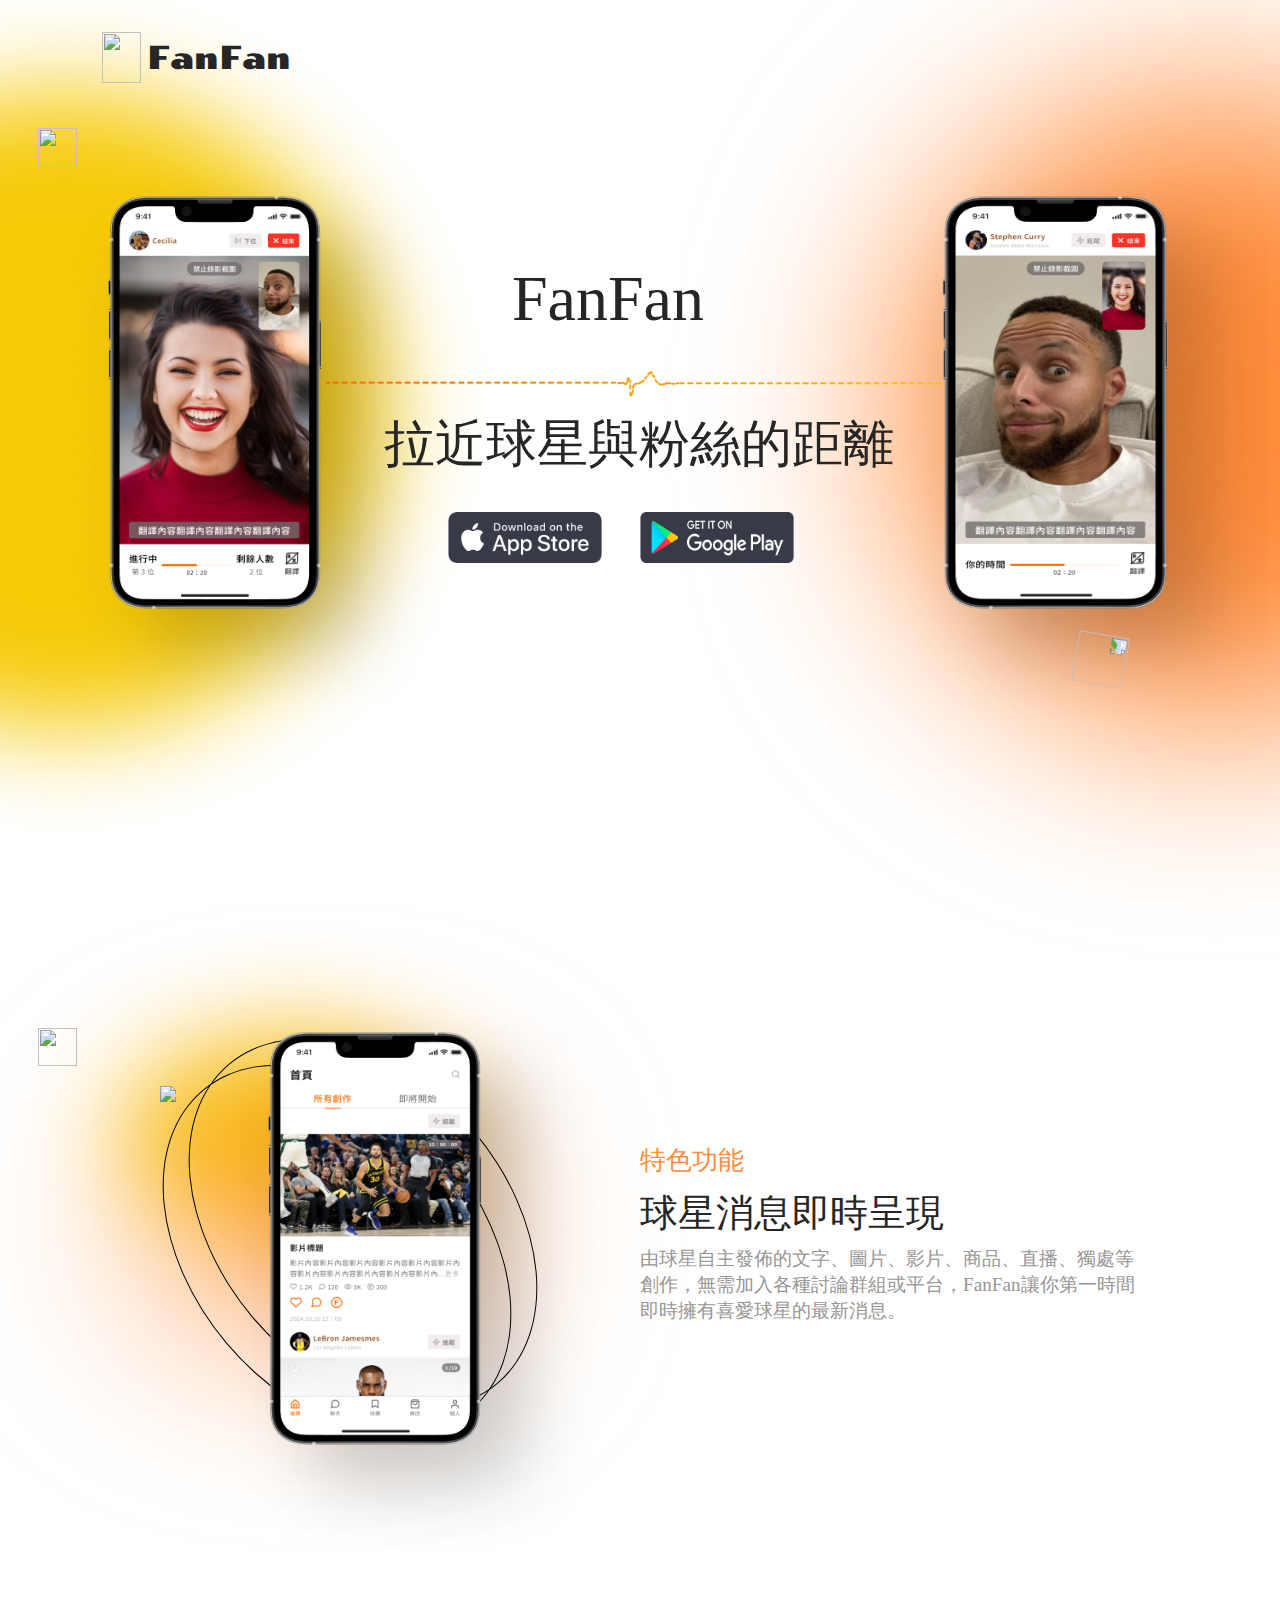
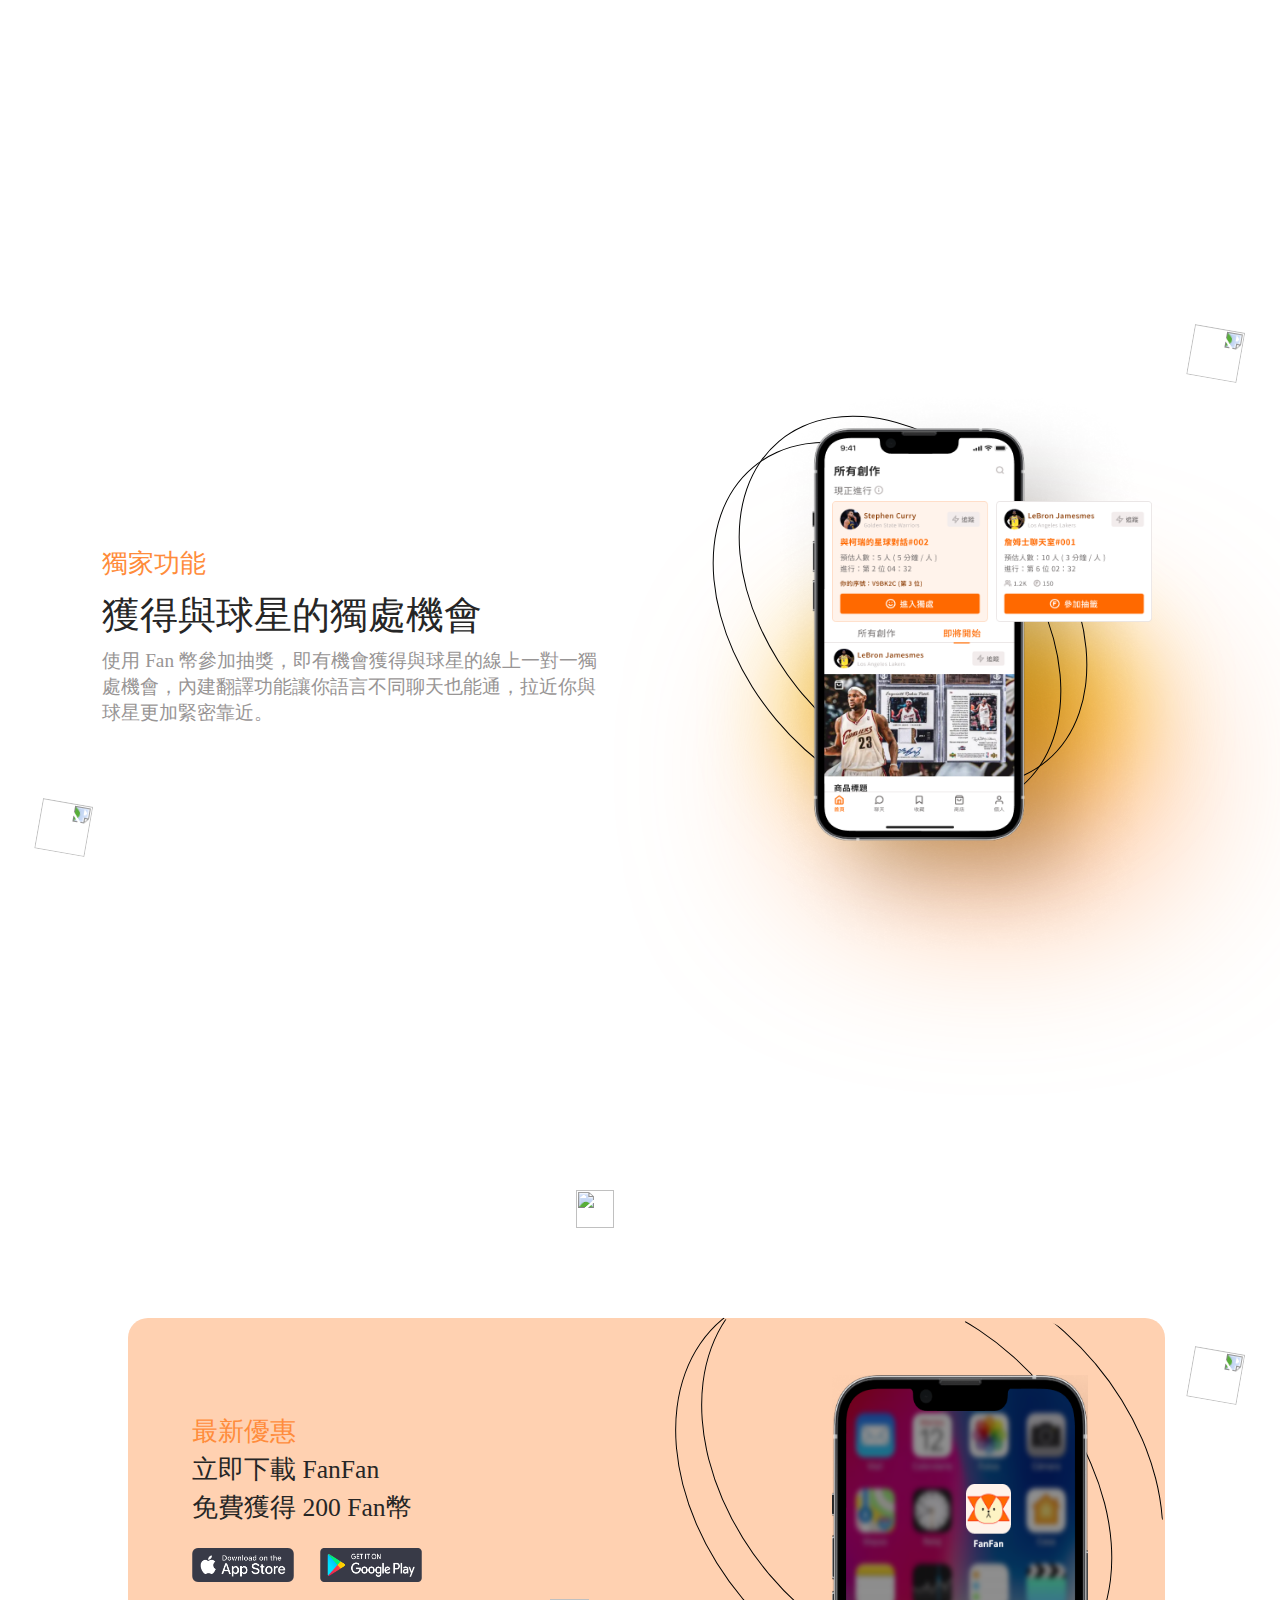
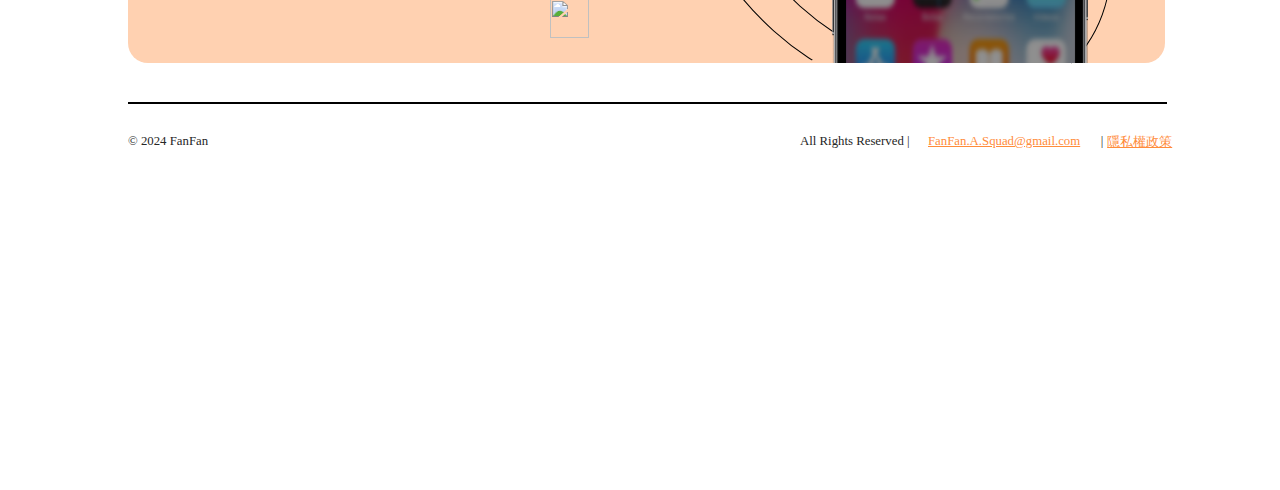
==== commit 1f87ae51: "fix: 修改下方隱私權設定" ====
--- a/docs/home/index.html
+++ b/docs/home/index.html
@@ -71,7 +71,25 @@
             <img class="logoIcon1" src="./img/Logo2.png">
             <img class="star8" src="./img/Star.png">
             <div class="copyRightLine"></div>
-            <div class="copyRightText">Copyright 2024 FanFan all rights reserved</div>
+            <div class="copyRightText">
+                &copy; 2024 FanFan
+            </div>
+            <div class="copyRightText1">
+                All Rights Reserved |
+            </div>
+            <div class="copyRightText2">
+                <a href="https://fanfanasquad.github.io/fan-fan-page/delete-account/">
+                    FanFan.A.Squad@gmail.com
+                </a>
+            </div>
+            <div class="copyRightText3">
+                |
+            </div>
+            <div  class="copyRightText4">
+                <a href="https://fanfanasquad.github.io/fan-fan-page/policy/privacy-policy">
+                    隱私權政策
+                </a>
+            </div>
         </div>
     </div>
     <div id="en">
@@ -140,7 +158,25 @@
             <img class="logoIcon1" src="./img/Logo2.png">
             <img class="star8" src="./img/Star.png">
             <div class="copyRightLine"></div>
-            <div class="copyRightText">Copyright 2024 FanFan all rights reserved</div>
+            <div class="copyRightText">
+                &copy; 2024 FanFan
+            </div>
+            <div class="copyRightText1">
+                All Rights Reserved |
+            </div>
+            <div class="copyRightText2">
+                <a href="https://fanfanasquad.github.io/fan-fan-page/delete-account/">
+                    FanFan.A.Squad@gmail.com
+                </a>
+            </div>
+            <div class="copyRightText3">
+                |
+            </div>
+            <div  class="copyRightText4">
+                <a href="https://fanfanasquad.github.io/fan-fan-page/policy/privacy-policy">
+                    Policy
+                </a>
+            </div>
         </div>
     </div>
 </body>
@@ -150,7 +186,7 @@
 <script>
     document.getElementById('tw-click').addEventListener('click', function () {
         // 隱藏 en 的 div
-        document.getElementById('en').style.display = 'inline';
+        document.getElementById('en').style.display = 'block';
 
         // 顯示 tw 的 div
         document.getElementById('tw').style.display = 'none';
@@ -158,7 +194,7 @@
 
     document.getElementById('en-click').addEventListener('click', function () {
         // 隱藏 en 的 div
-        document.getElementById('tw').style.display = 'inline';
+        document.getElementById('tw').style.display = 'block';
 
         // 顯示 tw 的 div
         document.getElementById('en').style.display = 'none';
--- a/docs/home/css/landingPage.css
+++ b/docs/home/css/landingPage.css
@@ -1,4 +1,19 @@
 body {
+    margin: 0;
+    padding: 0;
+    overflow-x: hidden;
+    width: 100%;
+}
+
+#tw {
+    margin: 0;
+    padding: 0;
+    overflow-x: hidden;
+    width: 100%;
+}
+
+#en {
+    display: none;
     margin: 0;
     padding: 0;
     overflow-x: hidden;
@@ -406,7 +421,7 @@
     display: flex;
     height: 100vh;
     position: relative;
-    z-index: -1;
+    z-index: 1;
 }
 
 /* 星星 */
@@ -589,12 +604,56 @@
 /* Copyright 2024 FanFan all rights reserved */
 .copyRightText {
     position: absolute;
-    font-size: 1.5vw;
+    font-size: 1vw;
     font-family: 'Noto Sans TC';
     color: #262626;
     top: 42.5vw;
-    left: 35vw;
-    z-index: 1;
+    left: 10vw;
+    z-index: 1;
+}
+
+.copyRightText1 {
+    position: absolute;
+    font-size: 1vw;
+    font-family: 'Noto Sans TC';
+    color: #262626;
+    top: 42.5vw;
+    left: 62.5vw;
+    z-index: 1;
+}
+
+.copyRightText2 {
+    position: absolute;
+    font-size: 1vw;
+    font-family: 'Noto Sans TC';
+    top: 42.5vw;
+    left: 72.5vw;
+    z-index: 1;
+}
+
+.copyRightText3 {
+    position: absolute;
+    font-size: 1vw;
+    font-family: 'Noto Sans TC';
+    color: #262626;
+    top: 42.5vw;
+    left: 86vw;
+    z-index: 1;
+}
+
+.copyRightText4 {
+    position: absolute;
+    font-size: 1vw;
+    font-family: 'Noto Sans TC';
+    color: #262626;
+    top: 42.5vw;
+    left: 86.5vw;
+    z-index: 1;
+}
+
+a {
+    color: #FF8C3B;
+    text-decoration: underline;
 }
 
 /* 英文 */
@@ -683,7 +742,83 @@
     z-index: 1;
 }
 
-@media (max-width: 800px) {
+@media (max-width: 900px) {
+    .block1 {
+        display: flex;
+        justify-content: space-between;
+        height: 60vh;
+        position: relative;
+        z-index: -1;
+    }
+
+    .block2 {
+        display: flex;
+        height: 45vh;
+        position: relative;
+        z-index: -1;
+    }
+
+    .block3 {
+        display: flex;
+        height: 50vh;
+        position: relative;
+        z-index: -1;
+    }
+
+    .block4 {
+        display: flex;
+        height: 50vh;
+        position: relative;
+        z-index: 0;
+    }
+}
+
+@media (max-width: 600px) {
+    .block1 {
+        display: flex;
+        justify-content: space-between;
+        height: 45vh;
+        position: relative;
+        z-index: -1;
+    }
+
+    .block2 {
+        display: flex;
+        height: 30vh;
+        position: relative;
+        z-index: -1;
+    }
+
+    .block3 {
+        display: flex;
+        height: 30vh;
+        position: relative;
+        z-index: -1;
+    }
+
+    .block4 {
+        display: flex;
+        height: 30vh;
+        position: relative;
+        z-index: 0;
+    }
+}
+
+@media (max-width: 400px) {
+    #tw {
+        margin: 0;
+        padding: 0;
+        overflow-x: hidden;
+        width: 100%;
+    }
+
+    #en {
+        display: none;
+        margin: 0;
+        padding: 0;
+        overflow-x: hidden;
+        width: 100%;
+    }
 
     /* 第一區 */
     /* Fanfan Logo Text */
@@ -747,6 +882,15 @@
         z-index: 1;
     }
 
+    .orangeCircle {
+        background-color: #FF8C3B;
+        width: 50vw;
+        height: 50vw;
+        border-radius: 50%;
+        filter: blur(100px);
+        margin-right: -20vw;
+    }
+
     .google {
         position: absolute;
         width: 30vw;
@@ -976,7 +1120,7 @@
         display: flex;
         height: 50vh;
         position: relative;
-        z-index: -1;
+        z-index: 0;
     }
 
     .star6 {
@@ -1041,7 +1185,7 @@
         left: 50vw;
         z-index: 1;
     }
-    
+
     .apple1 {
         position: absolute;
         width: 30vw;
@@ -1057,7 +1201,7 @@
     .circleLine5 {
         display: none;
     }
-    
+
     .circleLine6 {
         display: none;
     }
@@ -1083,7 +1227,7 @@
         left: 51vw;
         z-index: 2;
     }
-    
+
     .copyRightLine {
         position: absolute;
         width: 79.5vw;
@@ -1112,7 +1256,7 @@
         margin-left: 4vw;
         margin-top: 2vw;
     }
-    
+
     .fanfanFansTextEn {
         position: absolute;
         font-size: 3.5vw;
@@ -1122,7 +1266,7 @@
         left: 33vw;
         z-index: 1;
     }
-    
+
     .fanfanFansText1En {
         position: absolute;
         font-size: 3.5vw;
@@ -1143,7 +1287,7 @@
         left: 10vw;
         z-index: 1;
     }
-    
+
     .exclusiveWithPlayerTextEn {
         position: absolute;
         width: 90vw;
@@ -1154,7 +1298,7 @@
         left: 10vw;
         z-index: 1;
     }
-    
+
     .exclusiveDetailTextEn {
         position: absolute;
         width: 80vw;
@@ -1165,7 +1309,7 @@
         left: 10vw;
         z-index: 1;
     }
-    
+
     .downloadTextEn {
         position: absolute;
         font-size: 6vw;
@@ -1176,7 +1320,7 @@
         left: 15vw;
         z-index: 1;
     }
-    
+
     .downloadText1En {
         position: absolute;
         font-size: 6vw;
